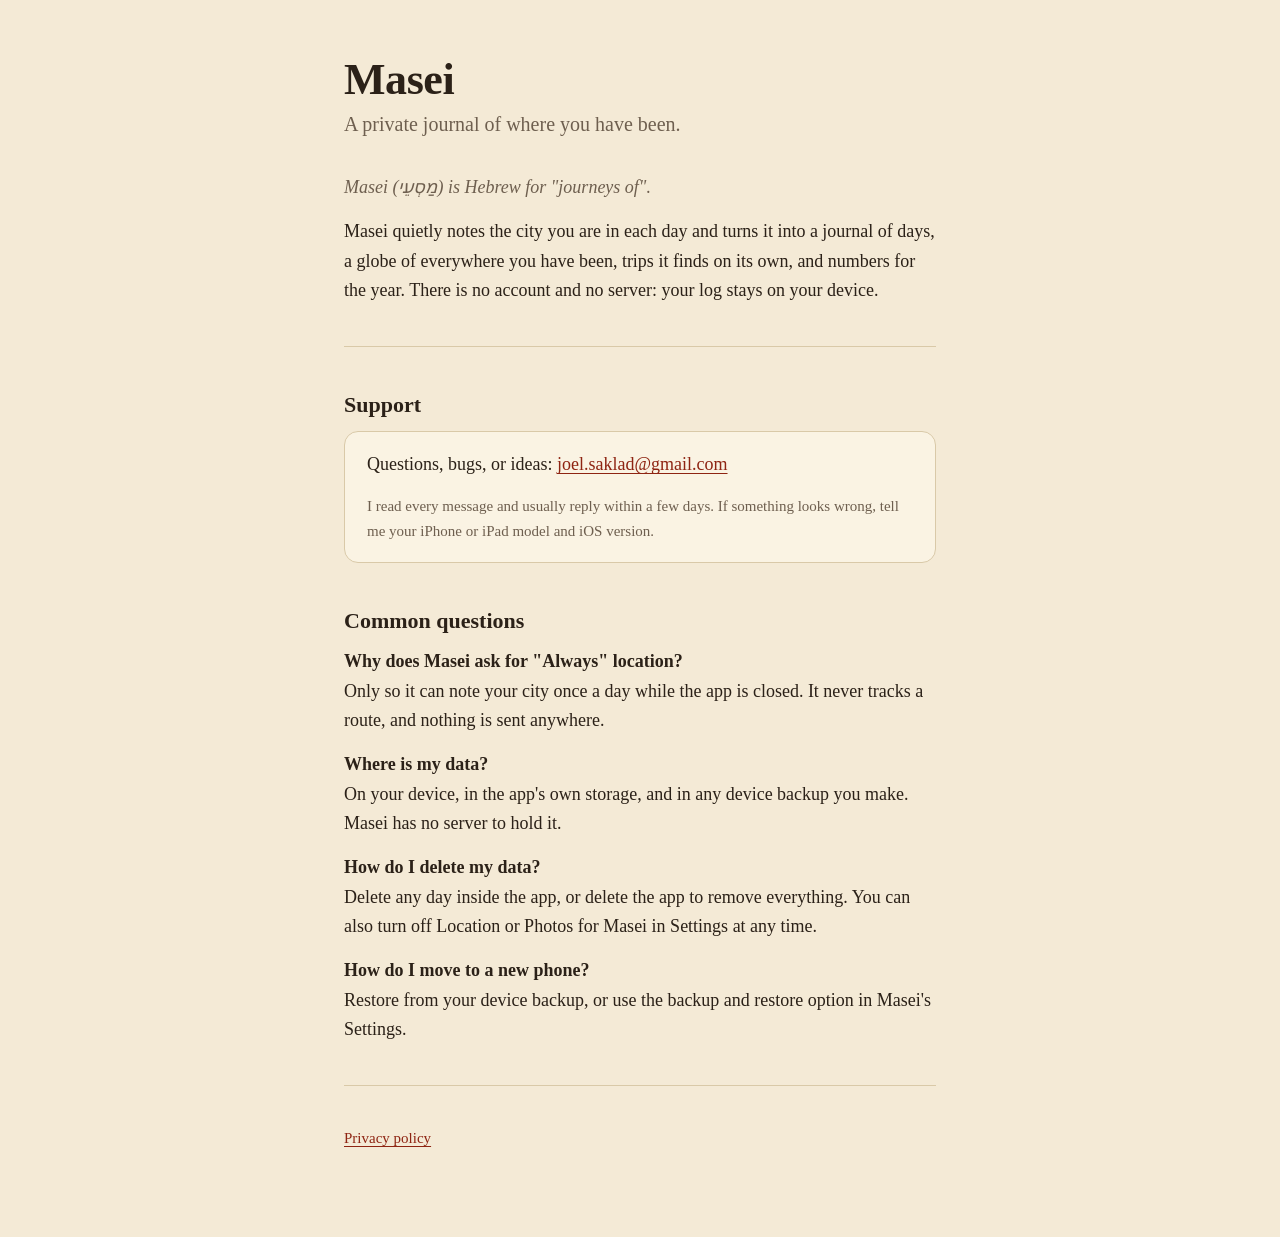
==== index.html @ 4e6aaef2 "Masei support and privacy pages Co-Authored-By: Claude Sonnet 5.5 <noreply@anthropic.com>" ====
<!doctype html>
<html lang="en"><head>
<meta charset="utf-8"><meta name="viewport" content="width=device-width,initial-scale=1">
<title>Masei: a private travel journal</title>
<meta name="description" content="Masei is a private journal of where you have been. Support and contact.">
<link rel="stylesheet" href="style.css">
</head><body><main>
<h1>Masei</h1>
<p class="sub">A private journal of where you have been.</p>
<p class="meaning">Masei (מַסְעֵי) is Hebrew for "journeys of".</p>

<p>Masei quietly notes the city you are in each day and turns it into a journal of days, a globe of everywhere you have been, trips it finds on its own, and numbers for the year. There is no account and no server: your log stays on your device.</p>

<hr>
<h2 id="support">Support</h2>
<div class="card">
<p>Questions, bugs, or ideas: <a href="mailto:joel.saklad@gmail.com?subject=Masei">joel.saklad@gmail.com</a></p>
<p class="small" style="margin:0">I read every message and usually reply within a few days. If something looks wrong, tell me your iPhone or iPad model and iOS version.</p>
</div>

<h2>Common questions</h2>
<p><strong>Why does Masei ask for "Always" location?</strong><br>Only so it can note your city once a day while the app is closed. It never tracks a route, and nothing is sent anywhere.</p>
<p><strong>Where is my data?</strong><br>On your device, in the app's own storage, and in any device backup you make. Masei has no server to hold it.</p>
<p><strong>How do I delete my data?</strong><br>Delete any day inside the app, or delete the app to remove everything. You can also turn off Location or Photos for Masei in Settings at any time.</p>
<p><strong>How do I move to a new phone?</strong><br>Restore from your device backup, or use the backup and restore option in Masei's Settings.</p>

<hr>
<p class="small"><a href="privacy/">Privacy policy</a></p>
</main></body></html>
---- style.css ----
:root{--paper:#f4ead6;--ink:#2b2118;--muted:#6e5f4f;--accent:#8e2412;--rule:#d9c9a8;--card:#faf3e3}
@media (prefers-color-scheme:dark){:root{--paper:#1b1814;--ink:#efe6d4;--muted:#a79a86;--accent:#e0907a;--rule:#3a342b;--card:#221e19}}
*{box-sizing:border-box}
body{margin:0;background:var(--paper);color:var(--ink);font:18px/1.65 "New York",Georgia,"Times New Roman",serif}
main{max-width:640px;margin:0 auto;padding:56px 24px 72px}
h1{font-size:44px;line-height:1.1;margin:0 0 4px;font-weight:600;letter-spacing:-.01em}
h2{font-size:22px;margin:40px 0 8px;font-weight:600}
p,li{margin:0 0 14px}
.sub{color:var(--muted);font-size:20px;margin:0 0 32px}
.meaning{color:var(--muted);font-style:italic}
a{color:var(--accent);text-underline-offset:3px}
hr{border:0;border-top:1px solid var(--rule);margin:40px 0}
.card{background:var(--card);border:1px solid var(--rule);border-radius:14px;padding:18px 22px}
.small{font-size:15px;color:var(--muted)}
nav{margin-bottom:40px;font-size:16px}
nav a{margin-right:18px}
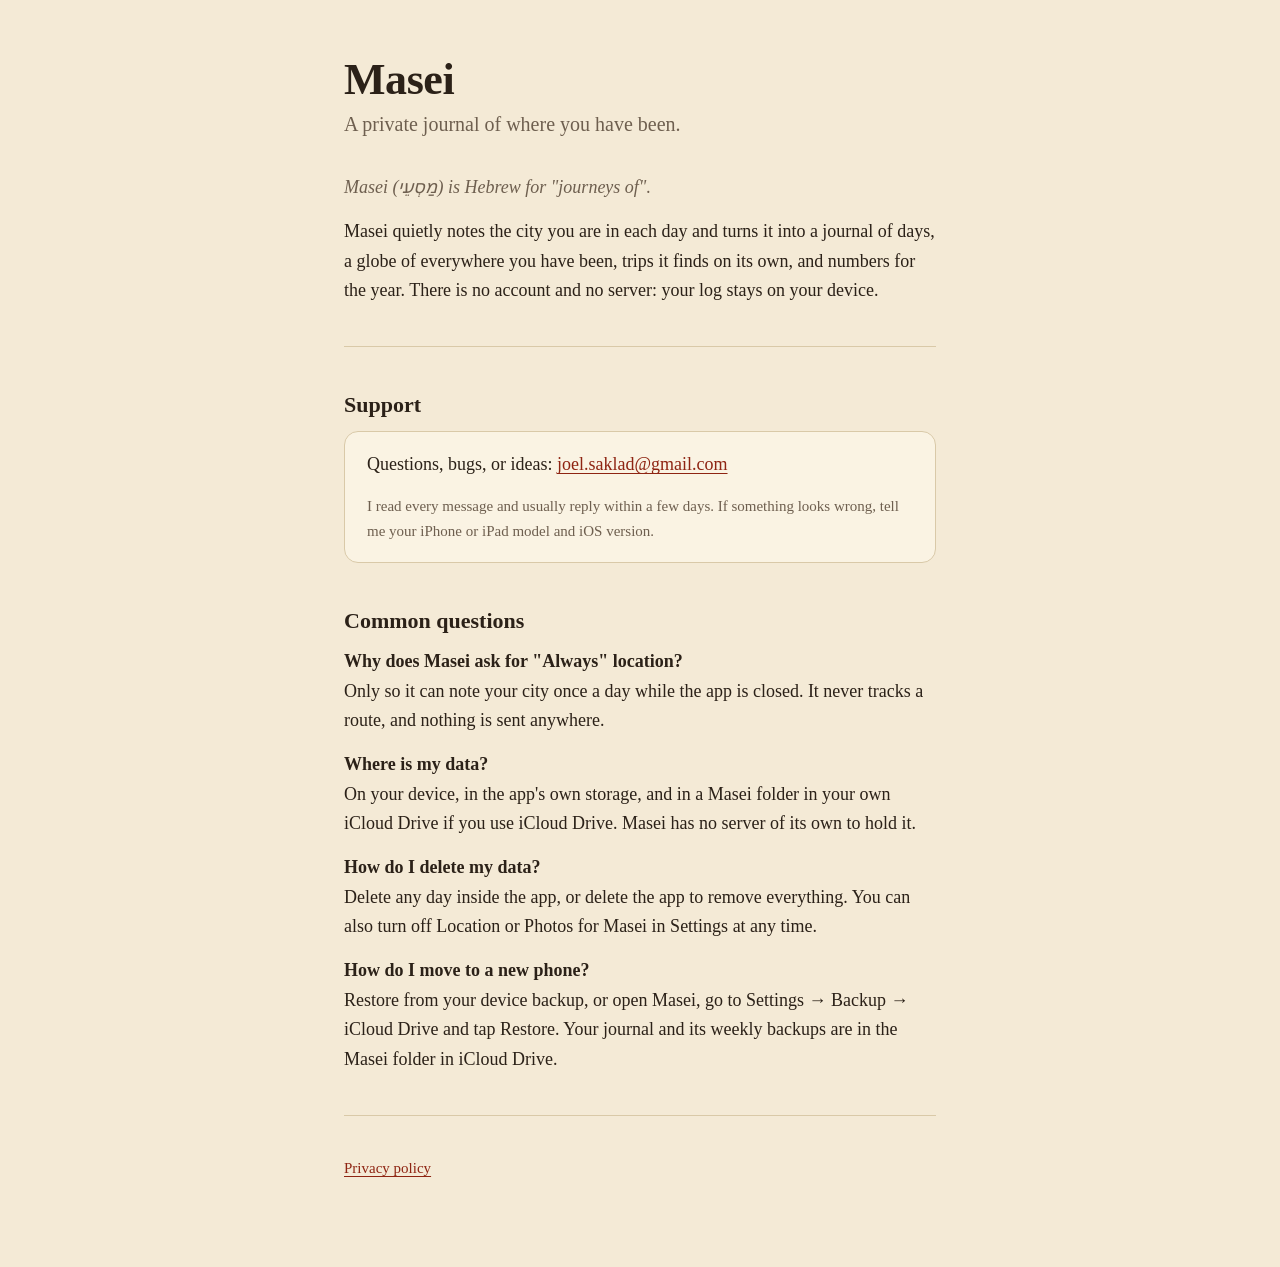
==== commit 96b113f9: "Privacy policy and support: the optional copy in the user's own iCloud Drive Co-Authored-By: Claude " ====
--- a/index.html
+++ b/index.html
@@ -20,9 +20,9 @@
 
 <h2>Common questions</h2>
 <p><strong>Why does Masei ask for "Always" location?</strong><br>Only so it can note your city once a day while the app is closed. It never tracks a route, and nothing is sent anywhere.</p>
-<p><strong>Where is my data?</strong><br>On your device, in the app's own storage, and in any device backup you make. Masei has no server to hold it.</p>
+<p><strong>Where is my data?</strong><br>On your device, in the app's own storage, and in a Masei folder in your own iCloud Drive if you use iCloud Drive. Masei has no server of its own to hold it.</p>
 <p><strong>How do I delete my data?</strong><br>Delete any day inside the app, or delete the app to remove everything. You can also turn off Location or Photos for Masei in Settings at any time.</p>
-<p><strong>How do I move to a new phone?</strong><br>Restore from your device backup, or use the backup and restore option in Masei's Settings.</p>
+<p><strong>How do I move to a new phone?</strong><br>Restore from your device backup, or open Masei, go to Settings → Backup → iCloud Drive and tap Restore. Your journal and its weekly backups are in the Masei folder in iCloud Drive.</p>
 
 <hr>
 <p class="small"><a href="privacy/">Privacy policy</a></p>
